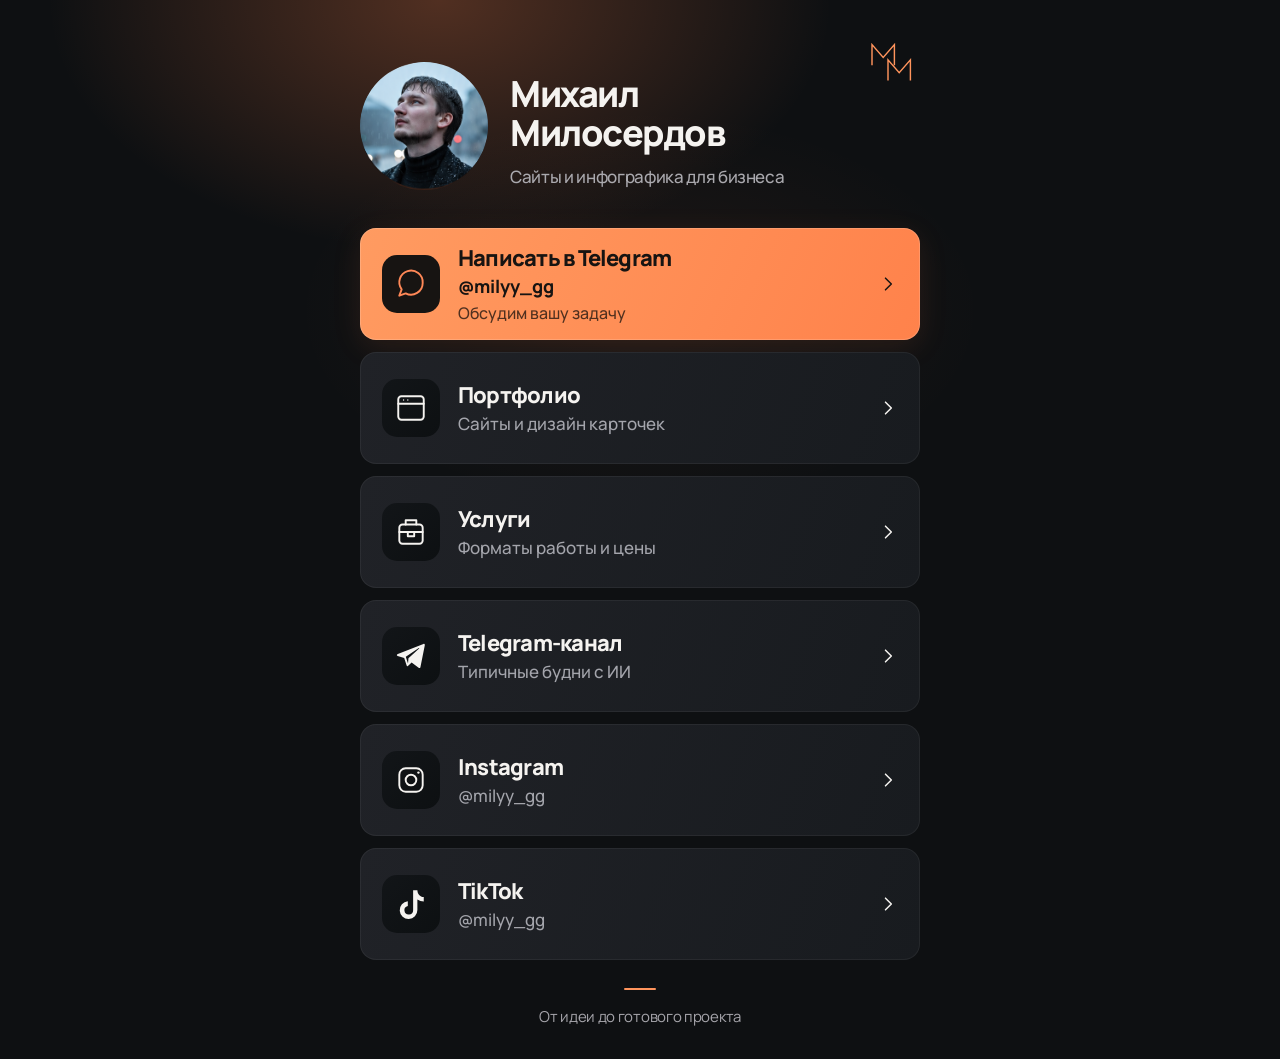
==== links/index.html @ a1a94aca "Publish project" ====
<!doctype html>
<html lang="ru">
<head>
<meta charset="utf-8"><meta name="viewport" content="width=device-width,initial-scale=1">
<title>Михаил Милосердов | Портфолио и контакты</title>
<meta name="description" content="Сайты и инфографика для бизнеса. Портфолио Михаила Милосердова, личный Telegram и социальные сети.">
<meta name="theme-color" content="#111214"><link rel="canonical" href="https://milyygg.github.io/portfolio/links/">
<meta property="og:type" content="website"><meta property="og:title" content="Михаил Милосердов | Сайты и инфографика"><meta property="og:description" content="Посмотреть работы, обсудить проект и подписаться на мои соцсети."><meta property="og:url" content="https://milyygg.github.io/portfolio/links/"><meta property="og:image" content="https://milyygg.github.io/portfolio/assets/mikhail.jpg">
<link rel="preload" href="manrope.ttf" as="font" type="font/ttf" crossorigin><link rel="stylesheet" href="styles.css?v=2">
</head>
<body>
<svg class="symbols" xmlns="http://www.w3.org/2000/svg" aria-hidden="true"><symbol id="chat" viewBox="0 0 32 32"><path d="M27 15a11 11 0 0 1-16 9.8L5 27l2.2-6A11 11 0 1 1 27 15Z"/></symbol><symbol id="web" viewBox="0 0 32 32"><rect x="4" y="5" width="24" height="22" rx="3"/><path d="M4 12h24"/><circle cx="9" cy="8.5" r=".65" fill="currentColor" stroke="none"/><circle cx="13" cy="8.5" r=".65" fill="currentColor" stroke="none"/></symbol><symbol id="telegram" viewBox="0 0 32 32"><path fill="currentColor" stroke="none" d="M27.7 4.6 3.6 14.2c-1.2.5-1.2 1.4-.2 1.7l6.2 1.9 2.3 7.1c.3.8.6 1 1.2.5l3.5-3.2 6.6 4.9c.9.6 1.5.3 1.7-.8l4-20c.3-1.4-.2-2.2-1.2-1.7Zm-4.3 4.6L13.6 18l-.4 5-2.1-6.2L23 8.7c.7-.4 1 .1.4.5Z"/></symbol><symbol id="instagram" viewBox="0 0 32 32"><rect x="5" y="5" width="22" height="22" rx="6"/><circle cx="16" cy="16" r="5"/><circle cx="23" cy="9" r="1.1" fill="currentColor" stroke="none"/></symbol><symbol id="tiktok" viewBox="0 0 32 32"><path fill="currentColor" stroke="none" d="M18 3h4c.2 3.8 2.3 6.1 6 6.5v4.2a12 12 0 0 1-6-2v10a8.3 8.3 0 1 1-9-8.2v4.3a4.1 4.1 0 1 0 5 4V3Z"/></symbol><symbol id="chevron" viewBox="0 0 24 24"><path d="m9 5 7 7-7 7"/></symbol></svg>
<main class="hub">
<header class="identity"><img class="portrait" src="mikhail.webp?v=4" width="128" height="128" alt="Михаил Милосердов"><div class="identity-copy"><h1>Михаил<br>Милосердов</h1><p>Сайты и инфографика для бизнеса</p></div><svg class="monogram" viewBox="0 0 60 56" aria-label="Монограмма ММ" role="img"><path d="M5 30V5l14 16L33 5v25M25 49V24l14 16 14-16v25" fill="none" stroke="currentColor" stroke-width="1.8" stroke-linecap="square" stroke-linejoin="miter"/></svg></header>
<nav class="links" aria-label="Мои контакты и страницы">
<a class="link link--primary" href="https://t.me/milyy_gg"><span class="icon"><svg><use href="#chat"/></svg></span><span class="copy"><span class="title">Написать в Telegram</span><span class="handle">@milyy_gg</span><span class="subtitle">Обсудим вашу задачу</span></span><svg class="chevron"><use href="#chevron"/></svg></a>
<a class="link" href="https://milyygg.github.io/portfolio/"><span class="icon"><svg><use href="#web"/></svg></span><span class="copy"><span class="title">Портфолио</span><span class="subtitle">Сайты и дизайн карточек</span></span><svg class="chevron"><use href="#chevron"/></svg></a>
<a class="link" href="https://milyygg.github.io/portfolio/services/index.html"><span class="icon"><svg viewBox="0 0 32 32" aria-hidden="true"><rect x="5" y="9" width="22" height="18" rx="3"/><path d="M11 9V5h10v4M5 16h22M13 16v4h6v-4"/></svg></span><span class="copy"><span class="title">Услуги</span><span class="subtitle">Форматы работы и цены</span></span><svg class="chevron"><use href="#chevron"/></svg></a>
<a class="link" href="https://t.me/milyyggAI"><span class="icon"><svg><use href="#telegram"/></svg></span><span class="copy"><span class="title">Telegram-канал</span><span class="subtitle">Типичные будни с ИИ</span></span><svg class="chevron"><use href="#chevron"/></svg></a>
<a class="link" href="https://www.instagram.com/milyy_gg/"><span class="icon"><svg><use href="#instagram"/></svg></span><span class="copy"><span class="title">Instagram</span><span class="subtitle">@milyy_gg</span></span><svg class="chevron"><use href="#chevron"/></svg></a>
<a class="link" href="https://www.tiktok.com/@milyy_gg"><span class="icon"><svg><use href="#tiktok"/></svg></span><span class="copy"><span class="title">TikTok</span><span class="subtitle">@milyy_gg</span></span><svg class="chevron"><use href="#chevron"/></svg></a>
</nav><footer>От идеи до готового проекта</footer>
</main></body></html>
---- links/styles.css ----
:root{color-scheme:dark;--bg:#111214;--card:#1d1f23;--ink:#f5f3f0;--muted:#b6b5ba;--accent:#ff8857;--black:#171412}
*{box-sizing:border-box}html{min-height:100%;background:var(--bg)}body{margin:0;font-family:Arial,Helvetica,sans-serif;color:var(--ink);background:radial-gradient(ellipse at 15% 0,rgba(255,136,87,.12),transparent 47%);min-height:100svh;padding:48px 24px 28px}.symbols{position:absolute;width:0;height:0;overflow:hidden}.hub{max-width:480px;margin:0 auto}.identity{display:flex;align-items:center;gap:22px;margin-bottom:32px}.portrait{display:block;flex-shrink:0;width:104px;height:104px;object-fit:cover;object-position:50% 27%;border-radius:50%}.identity h1{font-size:30px;line-height:1.04;letter-spacing:-.04em;margin:0 0 12px;font-weight:700}.identity p{font-size:16px;line-height:1.5;color:var(--muted);margin:0}.small-break{display:none}.links{display:grid;gap:12px}.link{display:flex;align-items:center;gap:18px;min-height:94px;padding:20px;border-radius:16px;text-decoration:none;color:var(--ink);background:var(--card);transition:transform 150ms cubic-bezier(.22,1,.36,1),background-color 150ms cubic-bezier(.22,1,.36,1)}.icon{display:grid;place-items:center;flex-shrink:0;width:48px;height:48px;background:#141518;border-radius:13px}.icon svg{width:30px;height:30px;fill:none;stroke:currentColor;stroke-width:1.8;stroke-linecap:round;stroke-linejoin:round}.copy{display:flex;flex:1;min-width:0;flex-direction:column;gap:5px}.title{font-size:20px;font-weight:700;letter-spacing:-.025em;line-height:1.25}.subtitle{font-size:16px;color:var(--muted);line-height:1.35}.handle{font-size:17px;font-weight:600}.chevron{width:20px;height:24px;flex-shrink:0;fill:none;stroke:currentColor;stroke-width:1.7;stroke-linecap:round;stroke-linejoin:round}.link--primary{background:var(--accent);color:var(--black);min-height:116px}.link--primary .icon{color:var(--accent);background:var(--black)}.link--primary .subtitle{color:#50301f;margin-top:3px}footer{text-align:center;padding-top:28px;color:var(--muted);font-size:14px}.link:focus-visible{outline:3px solid var(--accent);outline-offset:5px}.link--primary:focus-visible{outline-color:var(--ink)}.link:active{transform:scale(.985)}@media(hover:hover) and (pointer:fine){.link:hover{background:#2a2c31;transform:translateY(-2px)}.link--primary:hover{background:#ff9b72}}
@media(max-width:420px){body{padding:32px 18px 24px}.identity{gap:17px;margin-bottom:26px}.portrait{width:86px;height:86px}.identity h1{font-size:27px}.identity p{font-size:14px}.small-break{display:block}.link{padding:17px 16px;gap:14px;min-height:88px}.link--primary{min-height:110px}.title{font-size:18px}.subtitle{font-size:14px}.icon{width:44px;height:44px}.icon svg{width:27px;height:27px}.chevron{width:16px}.handle{font-size:16px}}
@font-face{font-family:Manrope;src:url('manrope.ttf') format('truetype');font-style:normal;font-weight:200 800;font-display:swap}
body{font-family:Manrope,Arial,sans-serif;background:radial-gradient(ellipse 530px 340px at calc(50% - 200px) 0,rgba(255,128,73,.28),transparent 74%),radial-gradient(ellipse 430px 250px at 50% 310px,rgba(255,128,73,.065),transparent 80%),#0e1012;padding:48px 24px 32px}
.hub{max-width:560px}.identity{position:relative;gap:22px;margin-bottom:28px;min-height:148px}.portrait{width:128px;height:128px;object-fit:cover}.identity-copy{flex:1;min-width:0;padding-top:12px}.identity h1{font-size:36px;line-height:1.08;letter-spacing:-.04em;font-weight:800;margin-bottom:12px}.identity p{font-size:17px;font-weight:500;line-height:1.45;letter-spacing:-.02em;color:#aaa9ae}.monogram{position:absolute;right:4px;top:-12px;width:48px;height:46px;color:#ff945c}.links{gap:12px}.link,.link--primary{height:112px;min-height:112px;padding:18px 22px;gap:18px;border-radius:16px;background:linear-gradient(110deg,#202227,#181b1f);box-shadow:inset 0 0 0 1px rgba(255,255,255,.055)}.link--primary{background:linear-gradient(115deg,#ff9b61,#ff824b);box-shadow:0 7px 30px rgba(255,126,65,.1),inset 0 0 0 1px rgba(255,255,255,.16)}.icon{width:58px;height:58px;border-radius:15px;background:linear-gradient(135deg,#121518,#0d1012)}.icon svg{width:34px;height:34px;stroke-width:1.8}.copy{gap:4px}.title{font-size:22px;line-height:1.2;font-weight:800;letter-spacing:-.035em}.subtitle{font-size:17px;line-height:1.25;font-weight:500;color:#a4a5ac}.handle{font-size:18px;line-height:1.15;font-weight:750}.link--primary .subtitle{font-size:16px;margin-top:2px}.chevron{width:20px;height:28px;stroke-width:1.8}.small-break{display:none}footer{padding-top:28px;font-size:15px;letter-spacing:-.02em;color:#a6a5ab}footer:before{content:'';display:block;width:32px;height:2px;background:#ff945c;margin:0 auto 16px;border-radius:2px}
@media(min-width:900px){body{padding-top:52px}.hub{max-width:560px}}
@media(max-width:600px){body{padding:38px 18px 26px}.identity{gap:16px;min-height:126px;margin-bottom:24px}.portrait{width:110px;height:110px}.identity h1{font-size:30px}.identity p{font-size:15px}.monogram{width:38px;height:37px;top:-18px;right:0}.link,.link--primary{height:100px;min-height:100px;padding:15px 17px;gap:14px}.title{font-size:19px}.subtitle{font-size:15px}.handle{font-size:17px}.link--primary .subtitle{font-size:14px}.icon{width:48px;height:48px;border-radius:13px}.icon svg{width:30px;height:30px}}
@media(max-width:380px){body{padding:35px 14px 24px}.identity{gap:14px}.portrait{width:92px;height:92px}.identity h1{font-size:26px}.identity p{font-size:14px}.link,.link--primary{height:106px;min-height:106px;gap:11px;padding:14px}.title{font-size:17px}.subtitle{font-size:14px}.icon{width:43px;height:43px}.chevron{width:15px}.monogram{width:32px;height:32px}}
@media(prefers-reduced-motion:reduce){.link{transition:none}.link:hover,.link:active{transform:none}}
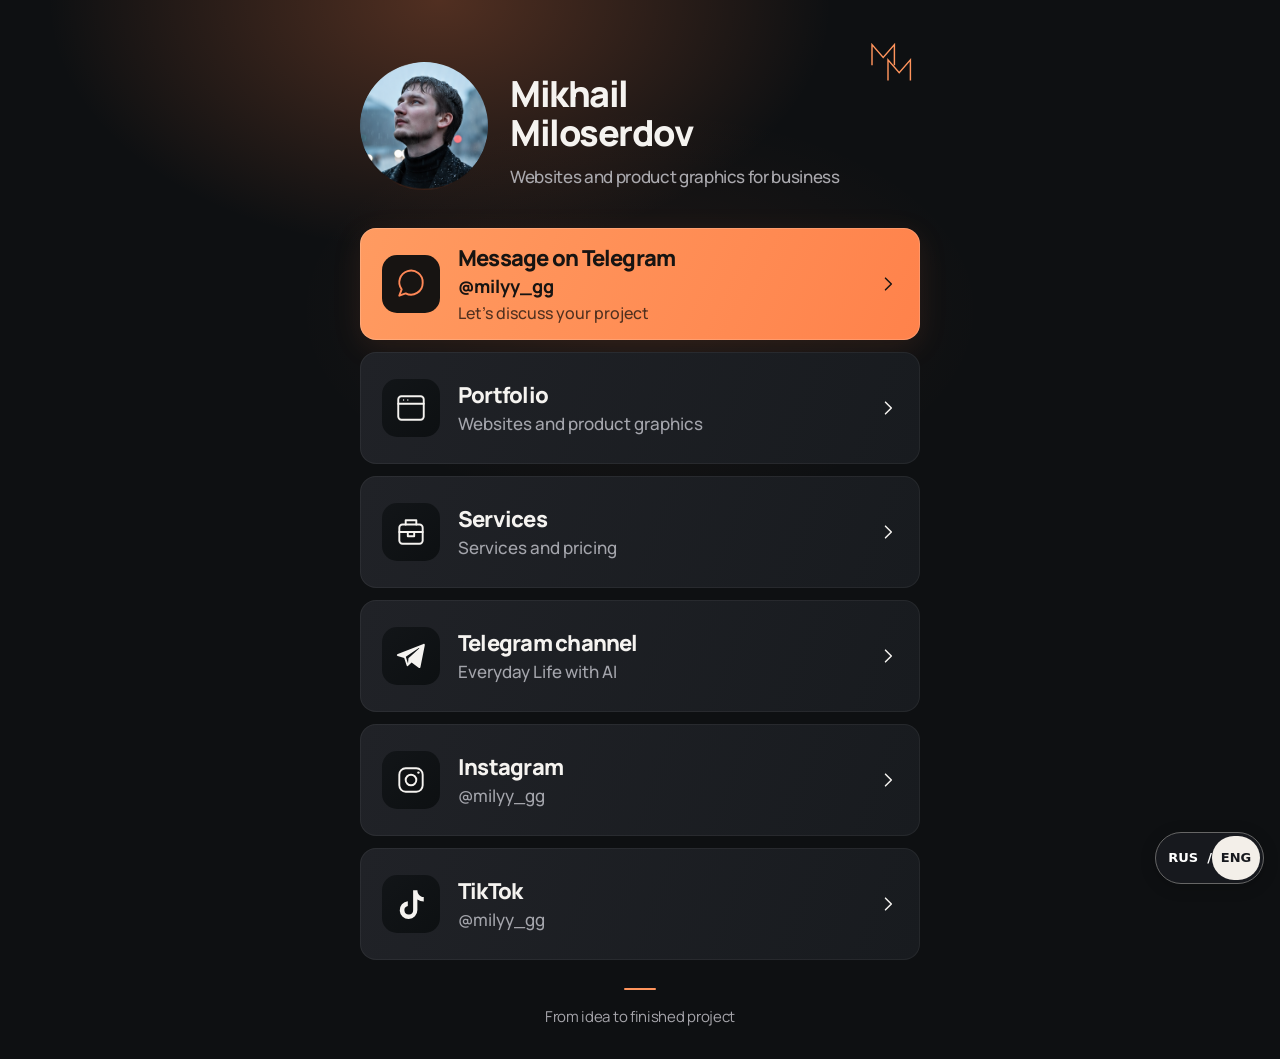
==== commit 750f7446: "Add Russian and English portfolio localization" ====
--- a/links/index.html
+++ b/links/index.html
@@ -7,6 +7,7 @@
 <meta name="theme-color" content="#111214"><link rel="canonical" href="https://milyygg.github.io/portfolio/links/">
 <meta property="og:type" content="website"><meta property="og:title" content="Михаил Милосердов | Сайты и инфографика"><meta property="og:description" content="Посмотреть работы, обсудить проект и подписаться на мои соцсети."><meta property="og:url" content="https://milyygg.github.io/portfolio/links/"><meta property="og:image" content="https://milyygg.github.io/portfolio/assets/mikhail.jpg">
 <link rel="preload" href="manrope.ttf" as="font" type="font/ttf" crossorigin><link rel="stylesheet" href="styles.css?v=2">
+<script src="../translations.js" defer></script><script src="../language.js" defer></script>
 </head>
 <body>
 <svg class="symbols" xmlns="http://www.w3.org/2000/svg" aria-hidden="true"><symbol id="chat" viewBox="0 0 32 32"><path d="M27 15a11 11 0 0 1-16 9.8L5 27l2.2-6A11 11 0 1 1 27 15Z"/></symbol><symbol id="web" viewBox="0 0 32 32"><rect x="4" y="5" width="24" height="22" rx="3"/><path d="M4 12h24"/><circle cx="9" cy="8.5" r=".65" fill="currentColor" stroke="none"/><circle cx="13" cy="8.5" r=".65" fill="currentColor" stroke="none"/></symbol><symbol id="telegram" viewBox="0 0 32 32"><path fill="currentColor" stroke="none" d="M27.7 4.6 3.6 14.2c-1.2.5-1.2 1.4-.2 1.7l6.2 1.9 2.3 7.1c.3.8.6 1 1.2.5l3.5-3.2 6.6 4.9c.9.6 1.5.3 1.7-.8l4-20c.3-1.4-.2-2.2-1.2-1.7Zm-4.3 4.6L13.6 18l-.4 5-2.1-6.2L23 8.7c.7-.4 1 .1.4.5Z"/></symbol><symbol id="instagram" viewBox="0 0 32 32"><rect x="5" y="5" width="22" height="22" rx="6"/><circle cx="16" cy="16" r="5"/><circle cx="23" cy="9" r="1.1" fill="currentColor" stroke="none"/></symbol><symbol id="tiktok" viewBox="0 0 32 32"><path fill="currentColor" stroke="none" d="M18 3h4c.2 3.8 2.3 6.1 6 6.5v4.2a12 12 0 0 1-6-2v10a8.3 8.3 0 1 1-9-8.2v4.3a4.1 4.1 0 1 0 5 4V3Z"/></symbol><symbol id="chevron" viewBox="0 0 24 24"><path d="m9 5 7 7-7 7"/></symbol></svg>
